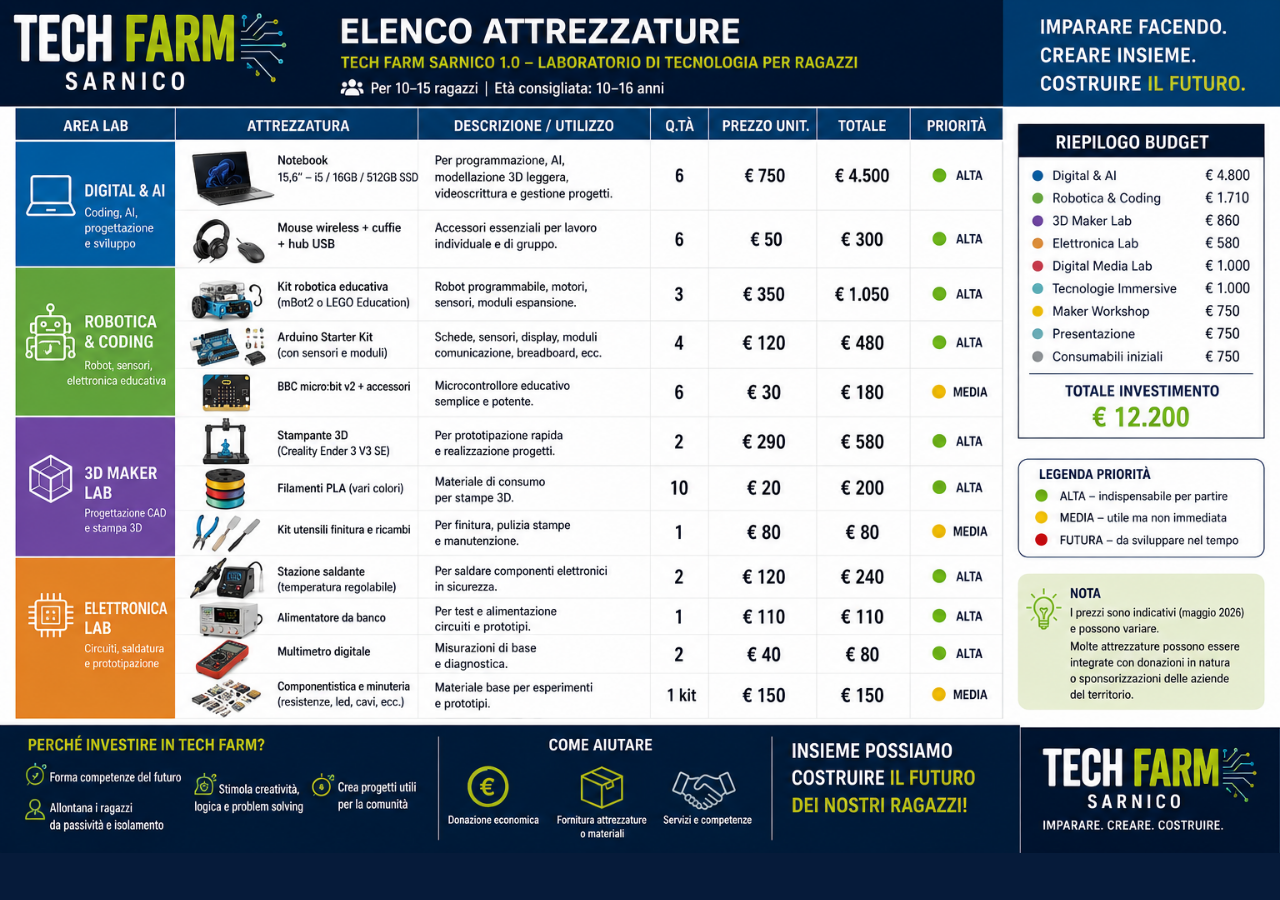
==== attrezzature.html @ 172abc4f "Add files via upload" ====
<!DOCTYPE html>
<html lang="it">
<head>
  <meta charset="UTF-8">
  <meta name="viewport" content="width=device-width, initial-scale=1.0, viewport-fit=cover">
  <meta name="theme-color" content="#061b3a">
  <title>Attrezzature | Tech Farm Sarnico</title>
  <style>
    * { box-sizing: border-box; }
    html, body {
      margin: 0;
      padding: 0;
      width: 100%;
      min-height: 100%;
      background: #061b3a;
    }
    body {
      display: flex;
      justify-content: center;
      align-items: flex-start;
      overflow-x: hidden;
    }
    img {
      display: block;
      width: 100%;
      height: auto;
      max-width: 1536px;
      margin: 0 auto;
    }
  </style>
</head>
<body>
  <img src="attrezzature-tech-farm.png"
       alt="Elenco attrezzature Tech Farm Sarnico">
</body>
</html>
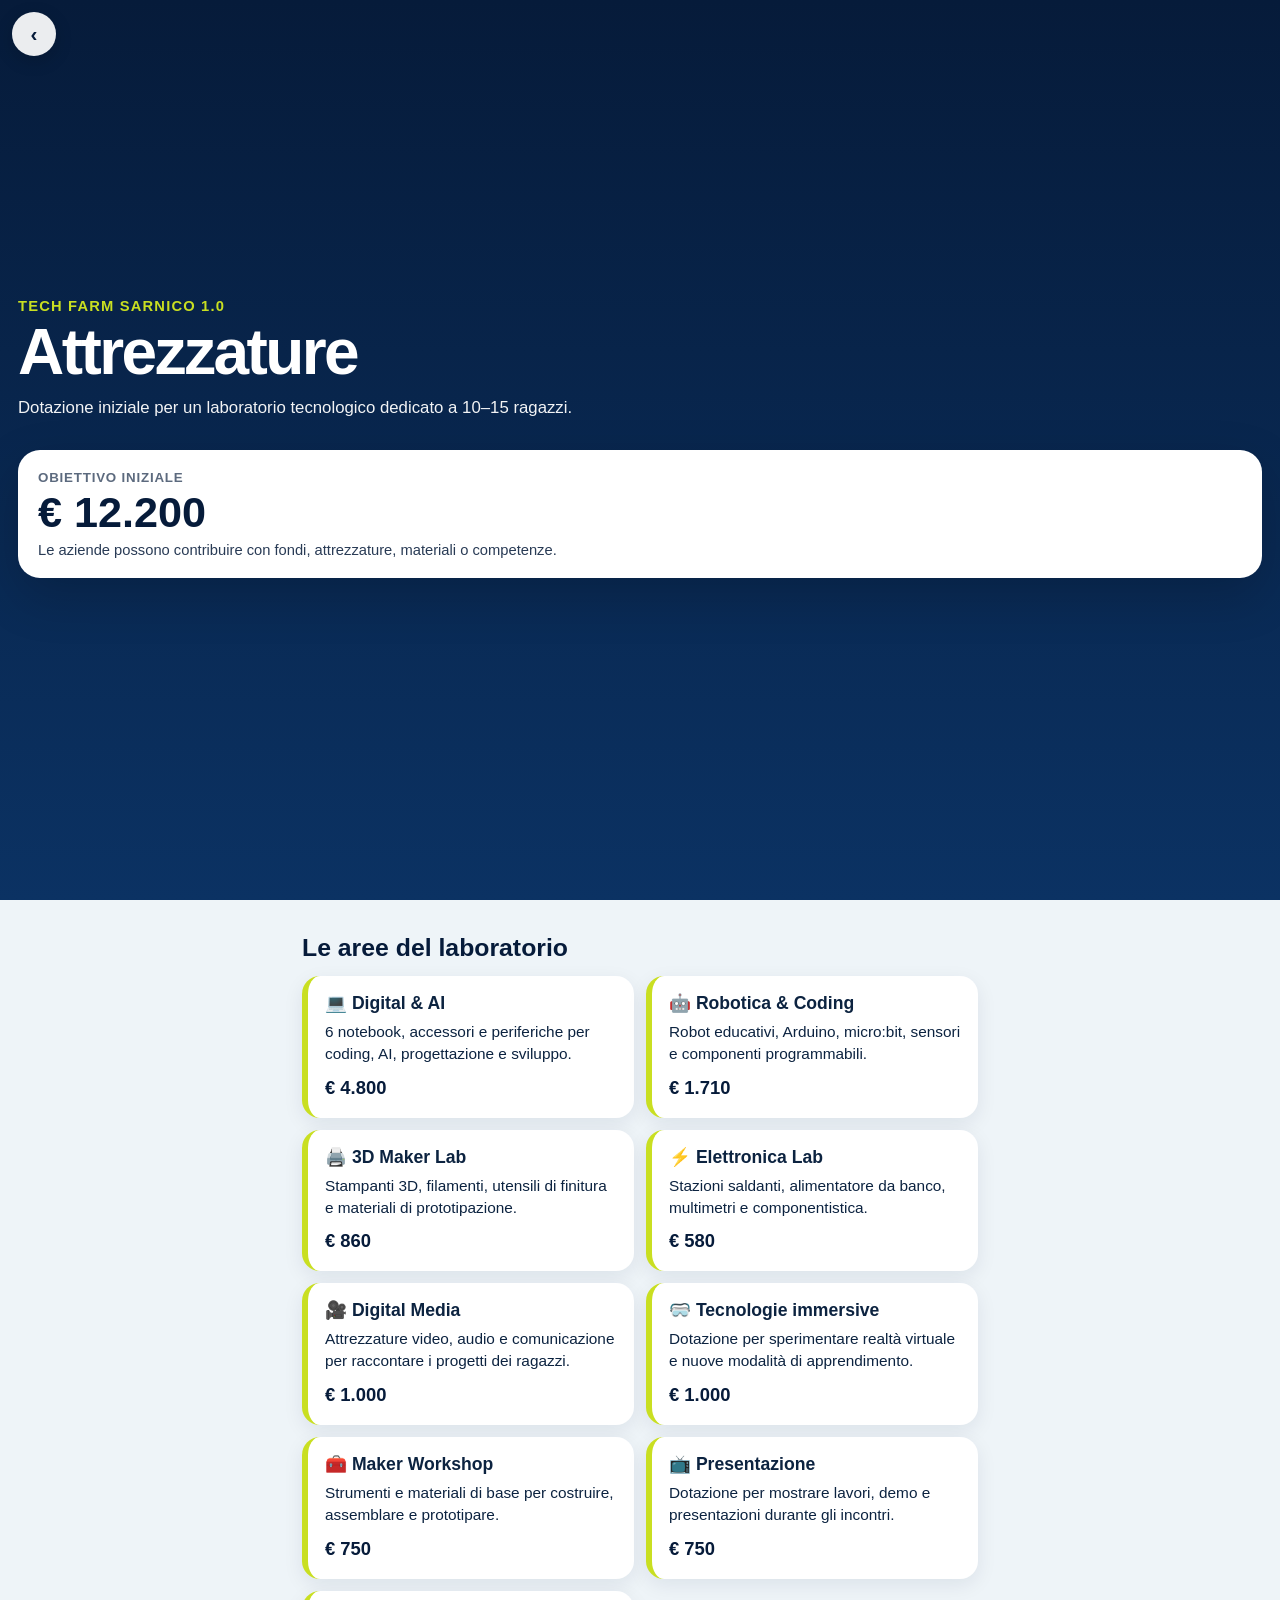
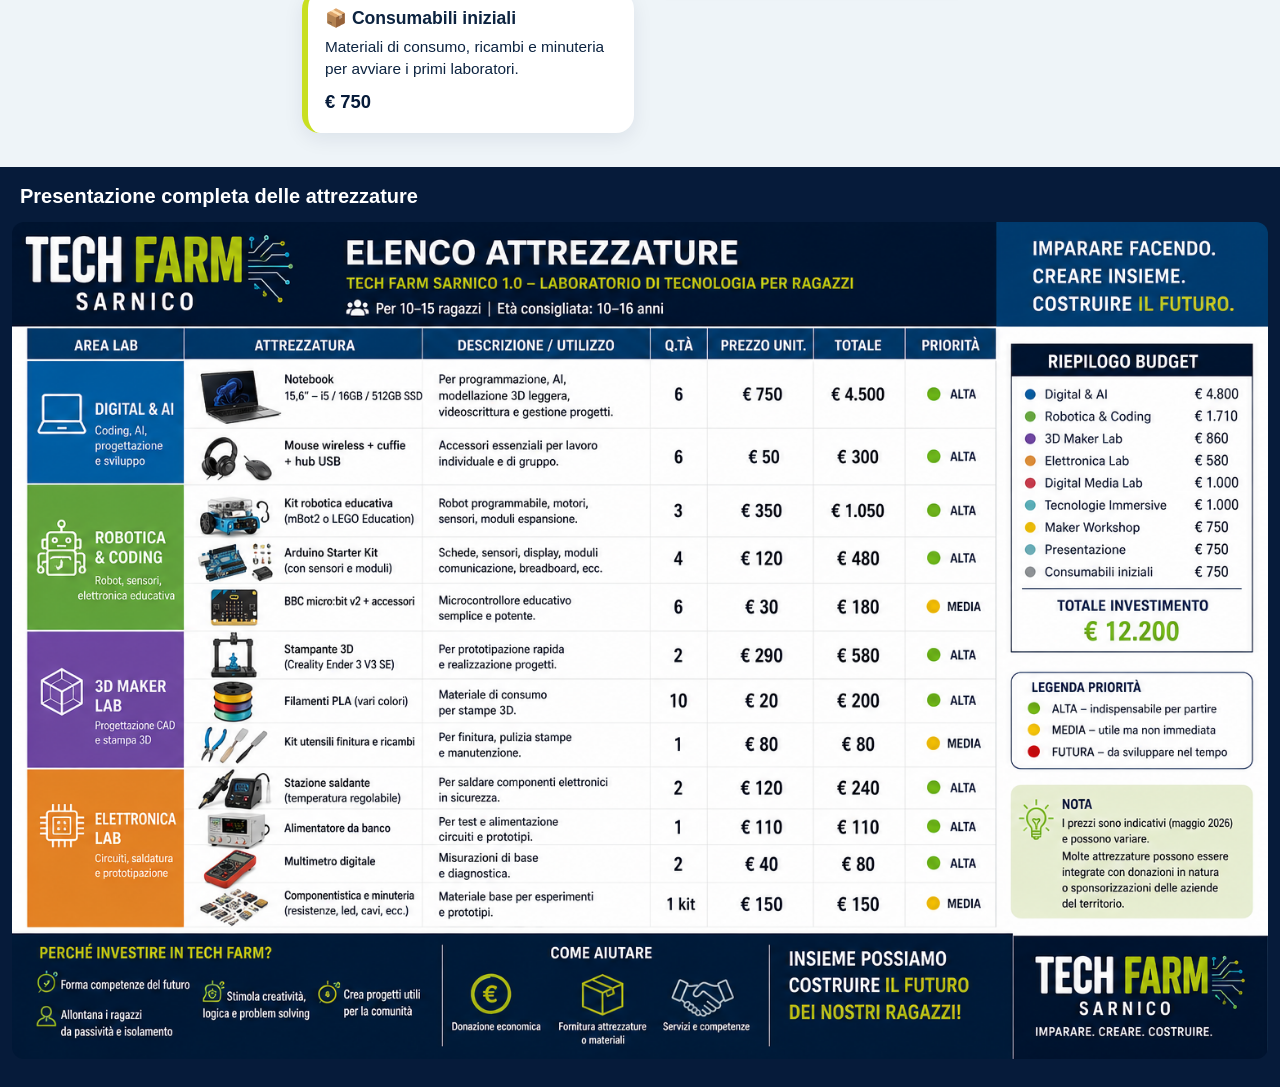
==== commit 7747aac1: "Add files via upload" ====
--- a/attrezzature.html
+++ b/attrezzature.html
@@ -2,35 +2,208 @@
 <html lang="it">
 <head>
   <meta charset="UTF-8">
-  <meta name="viewport" content="width=device-width, initial-scale=1.0, viewport-fit=cover">
+  <meta name="viewport" content="width=device-width, initial-scale=1, viewport-fit=cover, user-scalable=yes">
   <meta name="theme-color" content="#061b3a">
+  <meta name="apple-mobile-web-app-capable" content="yes">
+  <meta name="apple-mobile-web-app-status-bar-style" content="black-translucent">
   <title>Attrezzature | Tech Farm Sarnico</title>
   <style>
-    * { box-sizing: border-box; }
-    html, body {
-      margin: 0;
-      padding: 0;
-      width: 100%;
-      min-height: 100%;
-      background: #061b3a;
-    }
-    body {
-      display: flex;
-      justify-content: center;
-      align-items: flex-start;
-      overflow-x: hidden;
-    }
-    img {
-      display: block;
-      width: 100%;
-      height: auto;
-      max-width: 1536px;
-      margin: 0 auto;
+    :root{
+      --blue:#061b3a;
+      --blue2:#0b3263;
+      --lime:#c9df21;
+      --white:#ffffff;
+      --soft:#eef4f8;
+      --text:#0c2340;
+    }
+    *{box-sizing:border-box}
+    html{scroll-behavior:smooth}
+    body{
+      margin:0;
+      background:var(--soft);
+      color:var(--text);
+      font-family:-apple-system,BlinkMacSystemFont,"Segoe UI",Roboto,Arial,sans-serif;
+      -webkit-text-size-adjust:100%;
+    }
+    .hero{
+      min-height:100dvh;
+      padding:max(22px,env(safe-area-inset-top)) 18px max(28px,env(safe-area-inset-bottom));
+      display:flex;
+      flex-direction:column;
+      justify-content:center;
+      background:linear-gradient(180deg,var(--blue),var(--blue2));
+      color:white;
+    }
+    .kicker{
+      font-weight:800;
+      letter-spacing:.08em;
+      color:var(--lime);
+      font-size:.92rem;
+    }
+    h1{
+      margin:8px 0 4px;
+      font-size:clamp(2.2rem,11vw,4rem);
+      line-height:.96;
+      letter-spacing:-.04em;
+    }
+    .sub{
+      margin:10px 0 18px;
+      font-size:1.05rem;
+      line-height:1.35;
+      opacity:.95;
+    }
+    .budget{
+      background:white;
+      color:var(--blue);
+      border-radius:22px;
+      padding:20px;
+      margin:12px 0 18px;
+      box-shadow:0 18px 50px rgba(0,0,0,.18);
+    }
+    .budget small{display:block;font-weight:800;opacity:.65;text-transform:uppercase;letter-spacing:.06em}
+    .budget strong{display:block;font-size:2.7rem;line-height:1;margin-top:6px}
+    .hint{
+      margin-top:8px;
+      font-size:.92rem;
+      opacity:.86;
+    }
+    .section{
+      padding:24px 16px;
+      max-width:720px;
+      margin:0 auto;
+    }
+    .section h2{
+      margin:0 0 14px;
+      font-size:1.55rem;
+      color:var(--blue);
+    }
+    .grid{
+      display:grid;
+      grid-template-columns:1fr;
+      gap:12px;
+    }
+    .card{
+      background:white;
+      border-radius:18px;
+      padding:17px;
+      box-shadow:0 6px 20px rgba(6,27,58,.08);
+      border-left:6px solid var(--lime);
+    }
+    .card h3{margin:0 0 7px;font-size:1.1rem}
+    .card p{margin:0;line-height:1.42;font-size:.96rem}
+    .price{
+      margin-top:10px!important;
+      font-size:1.15rem!important;
+      font-weight:800;
+      color:var(--blue);
+    }
+    .full-poster{
+      padding:18px 12px 28px;
+      background:#061b3a;
+    }
+    .full-poster h2{
+      color:white;
+      margin:0 8px 14px;
+      font-size:1.25rem;
+    }
+    .full-poster img{
+      display:block;
+      width:100%;
+      height:auto;
+      border-radius:12px;
+      background:white;
+    }
+    .back{
+      position:fixed;
+      z-index:20;
+      top:max(12px,env(safe-area-inset-top));
+      left:12px;
+      width:44px;
+      height:44px;
+      border-radius:50%;
+      display:grid;
+      place-items:center;
+      background:rgba(255,255,255,.92);
+      color:var(--blue);
+      text-decoration:none;
+      font-size:1.3rem;
+      font-weight:900;
+      box-shadow:0 5px 18px rgba(0,0,0,.16);
+    }
+    @media(min-width:700px){
+      .grid{grid-template-columns:1fr 1fr}
+      .section{padding:34px 22px}
     }
   </style>
 </head>
 <body>
-  <img src="attrezzature-tech-farm.png"
-       alt="Elenco attrezzature Tech Farm Sarnico">
+  <a class="back" href="index.html" aria-label="Torna alla locandina">‹</a>
+
+  <section class="hero">
+    <div class="kicker">TECH FARM SARNICO 1.0</div>
+    <h1>Attrezzature</h1>
+    <p class="sub">Dotazione iniziale per un laboratorio tecnologico dedicato a 10–15 ragazzi.</p>
+    <div class="budget">
+      <small>Obiettivo iniziale</small>
+      <strong>€ 12.200</strong>
+      <div class="hint">Le aziende possono contribuire con fondi, attrezzature, materiali o competenze.</div>
+    </div>
+  </section>
+
+  <section class="section">
+    <h2>Le aree del laboratorio</h2>
+    <div class="grid">
+      <article class="card">
+        <h3>💻 Digital & AI</h3>
+        <p>6 notebook, accessori e periferiche per coding, AI, progettazione e sviluppo.</p>
+        <p class="price">€ 4.800</p>
+      </article>
+      <article class="card">
+        <h3>🤖 Robotica & Coding</h3>
+        <p>Robot educativi, Arduino, micro:bit, sensori e componenti programmabili.</p>
+        <p class="price">€ 1.710</p>
+      </article>
+      <article class="card">
+        <h3>🖨️ 3D Maker Lab</h3>
+        <p>Stampanti 3D, filamenti, utensili di finitura e materiali di prototipazione.</p>
+        <p class="price">€ 860</p>
+      </article>
+      <article class="card">
+        <h3>⚡ Elettronica Lab</h3>
+        <p>Stazioni saldanti, alimentatore da banco, multimetri e componentistica.</p>
+        <p class="price">€ 580</p>
+      </article>
+      <article class="card">
+        <h3>🎥 Digital Media</h3>
+        <p>Attrezzature video, audio e comunicazione per raccontare i progetti dei ragazzi.</p>
+        <p class="price">€ 1.000</p>
+      </article>
+      <article class="card">
+        <h3>🥽 Tecnologie immersive</h3>
+        <p>Dotazione per sperimentare realtà virtuale e nuove modalità di apprendimento.</p>
+        <p class="price">€ 1.000</p>
+      </article>
+      <article class="card">
+        <h3>🧰 Maker Workshop</h3>
+        <p>Strumenti e materiali di base per costruire, assemblare e prototipare.</p>
+        <p class="price">€ 750</p>
+      </article>
+      <article class="card">
+        <h3>📺 Presentazione</h3>
+        <p>Dotazione per mostrare lavori, demo e presentazioni durante gli incontri.</p>
+        <p class="price">€ 750</p>
+      </article>
+      <article class="card">
+        <h3>📦 Consumabili iniziali</h3>
+        <p>Materiali di consumo, ricambi e minuteria per avviare i primi laboratori.</p>
+        <p class="price">€ 750</p>
+      </article>
+    </div>
+  </section>
+
+  <section class="full-poster">
+    <h2>Presentazione completa delle attrezzature</h2>
+    <img src="attrezzature-tech-farm.png" alt="Elenco completo attrezzature Tech Farm Sarnico">
+  </section>
 </body>
 </html>
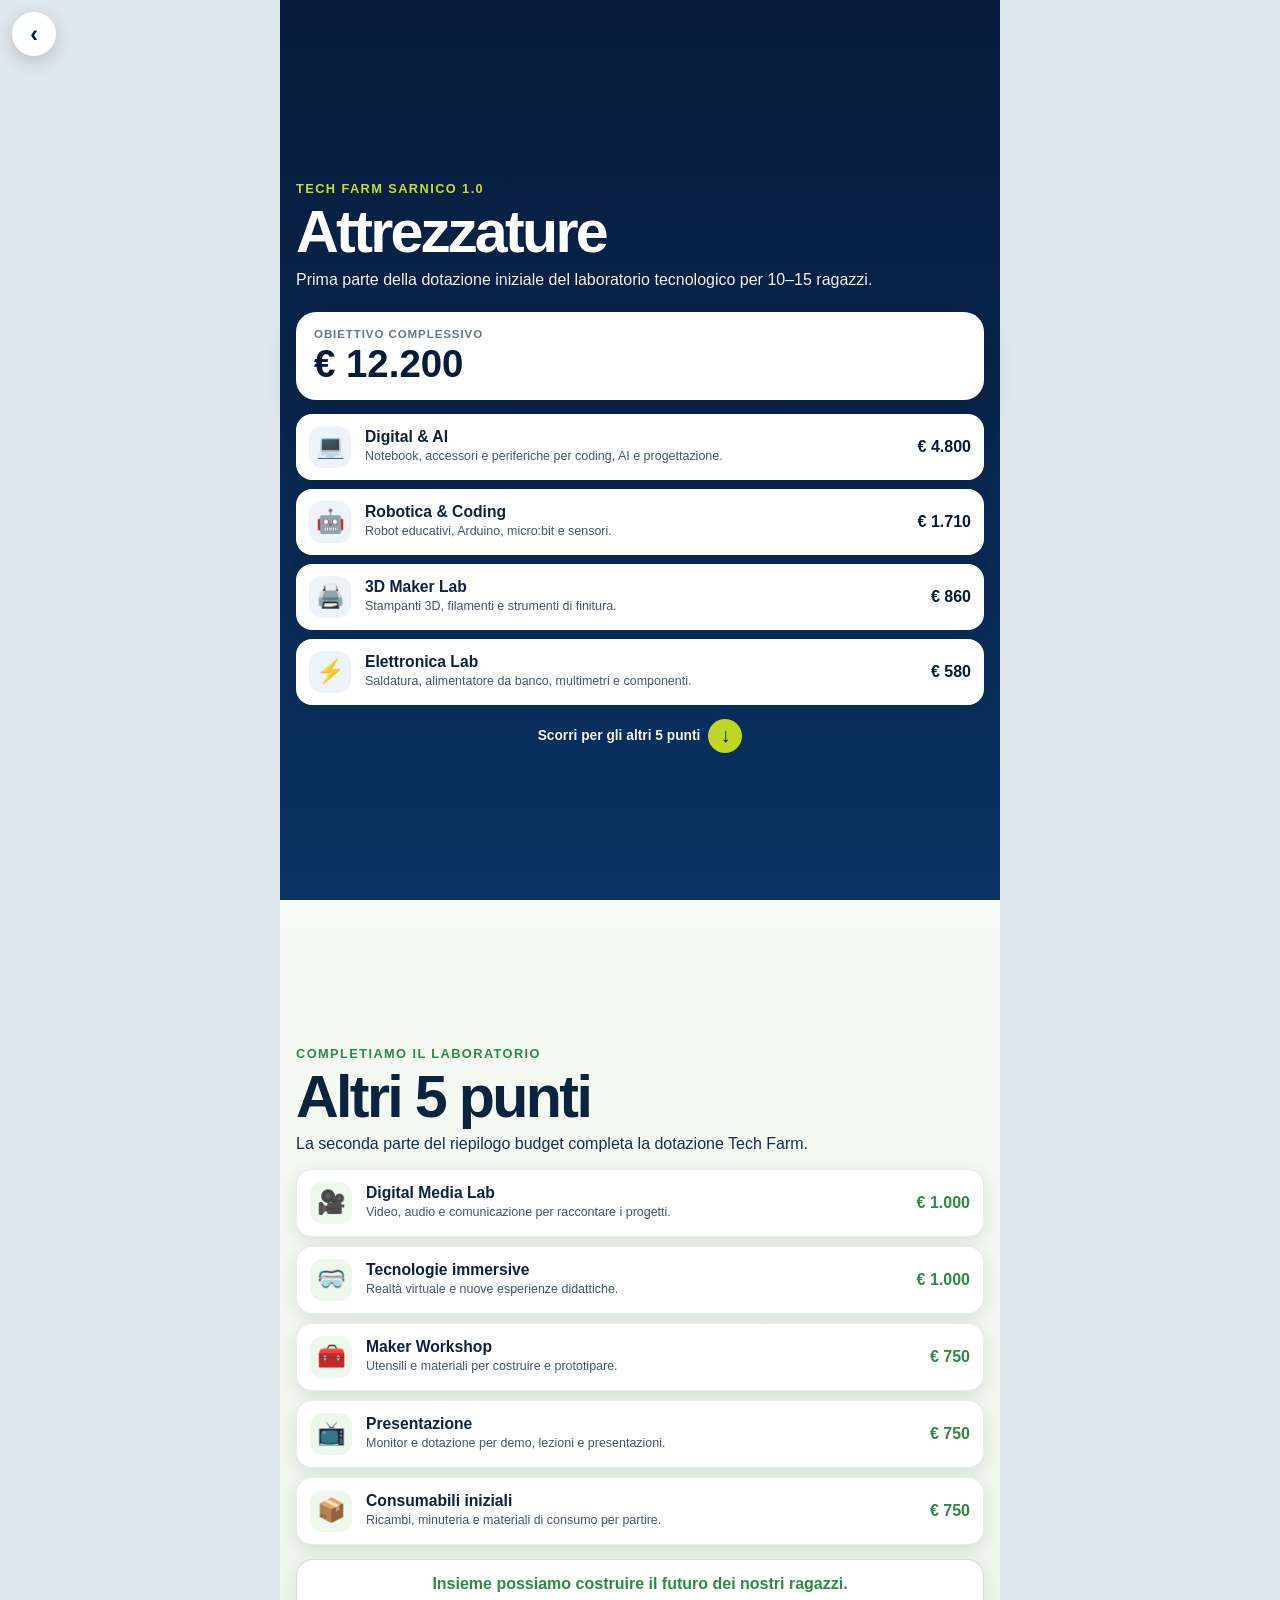
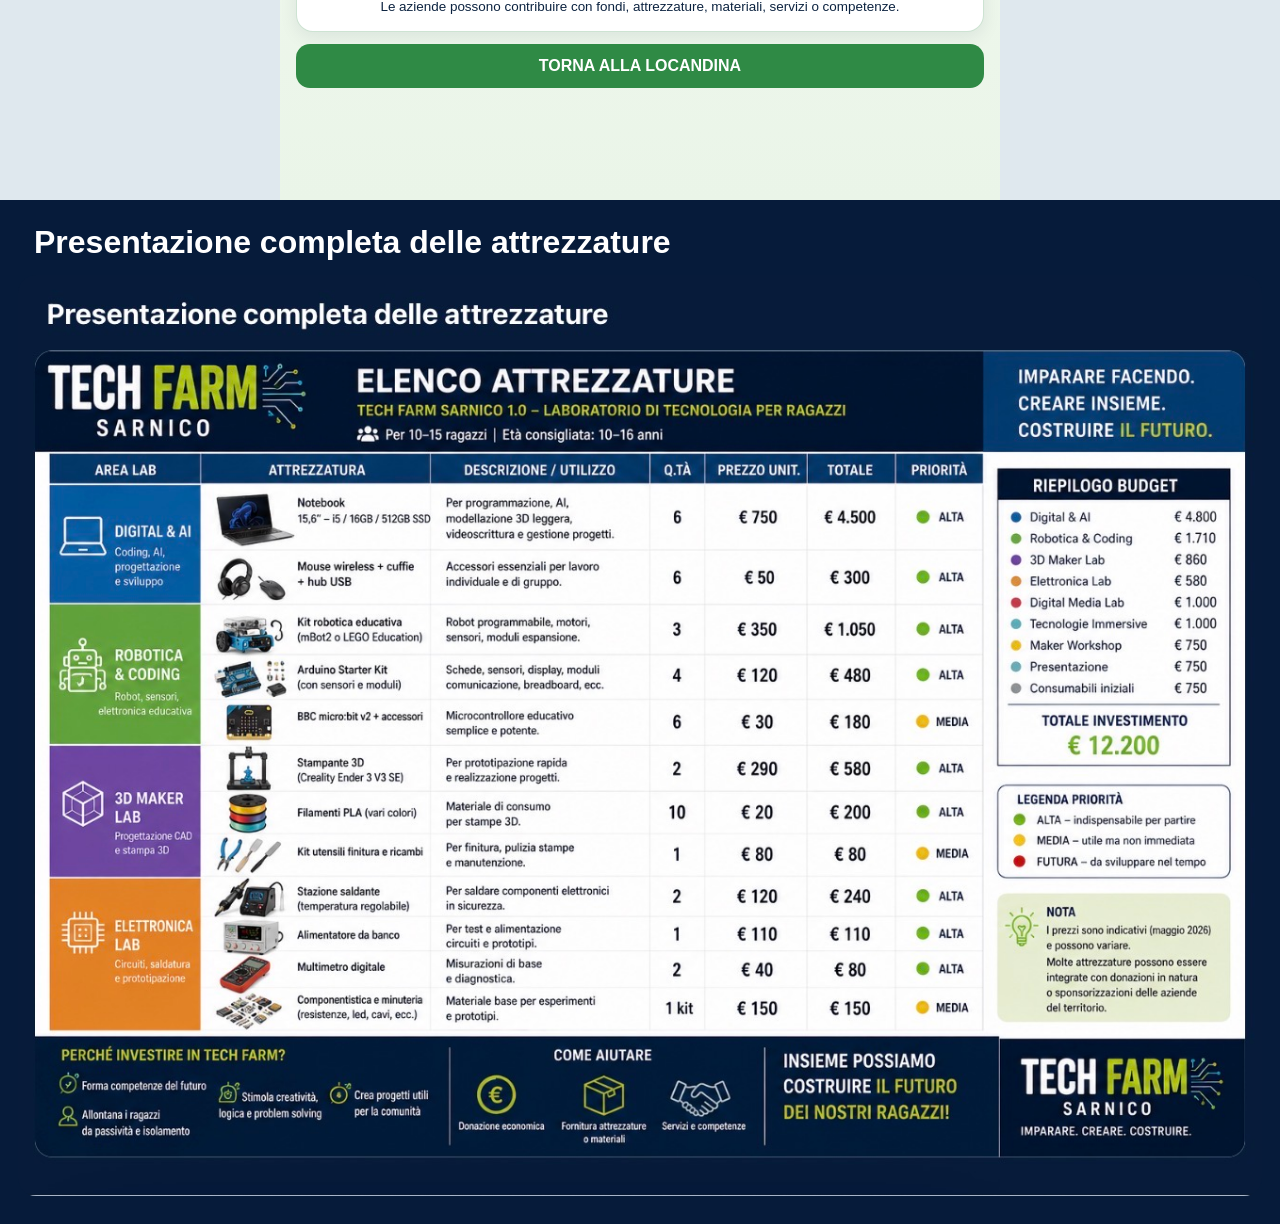
==== commit a596a473: "Add files via upload" ====
--- a/attrezzature.html
+++ b/attrezzature.html
@@ -12,12 +12,17 @@
       --blue:#061b3a;
       --blue2:#0b3263;
       --lime:#c9df21;
-      --white:#ffffff;
+      --white:#fff;
       --soft:#eef4f8;
       --text:#0c2340;
+      --green:#2f8a45;
     }
     *{box-sizing:border-box}
-    html{scroll-behavior:smooth}
+    html{
+      scroll-behavior:smooth;
+      scroll-snap-type:y proximity;
+      background:var(--soft);
+    }
     body{
       margin:0;
       background:var(--soft);
@@ -25,97 +30,9 @@
       font-family:-apple-system,BlinkMacSystemFont,"Segoe UI",Roboto,Arial,sans-serif;
       -webkit-text-size-adjust:100%;
     }
-    .hero{
-      min-height:100dvh;
-      padding:max(22px,env(safe-area-inset-top)) 18px max(28px,env(safe-area-inset-bottom));
-      display:flex;
-      flex-direction:column;
-      justify-content:center;
-      background:linear-gradient(180deg,var(--blue),var(--blue2));
-      color:white;
-    }
-    .kicker{
-      font-weight:800;
-      letter-spacing:.08em;
-      color:var(--lime);
-      font-size:.92rem;
-    }
-    h1{
-      margin:8px 0 4px;
-      font-size:clamp(2.2rem,11vw,4rem);
-      line-height:.96;
-      letter-spacing:-.04em;
-    }
-    .sub{
-      margin:10px 0 18px;
-      font-size:1.05rem;
-      line-height:1.35;
-      opacity:.95;
-    }
-    .budget{
-      background:white;
-      color:var(--blue);
-      border-radius:22px;
-      padding:20px;
-      margin:12px 0 18px;
-      box-shadow:0 18px 50px rgba(0,0,0,.18);
-    }
-    .budget small{display:block;font-weight:800;opacity:.65;text-transform:uppercase;letter-spacing:.06em}
-    .budget strong{display:block;font-size:2.7rem;line-height:1;margin-top:6px}
-    .hint{
-      margin-top:8px;
-      font-size:.92rem;
-      opacity:.86;
-    }
-    .section{
-      padding:24px 16px;
-      max-width:720px;
-      margin:0 auto;
-    }
-    .section h2{
-      margin:0 0 14px;
-      font-size:1.55rem;
-      color:var(--blue);
-    }
-    .grid{
-      display:grid;
-      grid-template-columns:1fr;
-      gap:12px;
-    }
-    .card{
-      background:white;
-      border-radius:18px;
-      padding:17px;
-      box-shadow:0 6px 20px rgba(6,27,58,.08);
-      border-left:6px solid var(--lime);
-    }
-    .card h3{margin:0 0 7px;font-size:1.1rem}
-    .card p{margin:0;line-height:1.42;font-size:.96rem}
-    .price{
-      margin-top:10px!important;
-      font-size:1.15rem!important;
-      font-weight:800;
-      color:var(--blue);
-    }
-    .full-poster{
-      padding:18px 12px 28px;
-      background:#061b3a;
-    }
-    .full-poster h2{
-      color:white;
-      margin:0 8px 14px;
-      font-size:1.25rem;
-    }
-    .full-poster img{
-      display:block;
-      width:100%;
-      height:auto;
-      border-radius:12px;
-      background:white;
-    }
     .back{
       position:fixed;
-      z-index:20;
+      z-index:30;
       top:max(12px,env(safe-area-inset-top));
       left:12px;
       width:44px;
@@ -123,87 +40,318 @@
       border-radius:50%;
       display:grid;
       place-items:center;
-      background:rgba(255,255,255,.92);
+      background:rgba(255,255,255,.94);
       color:var(--blue);
       text-decoration:none;
-      font-size:1.3rem;
-      font-weight:900;
-      box-shadow:0 5px 18px rgba(0,0,0,.16);
-    }
-    @media(min-width:700px){
-      .grid{grid-template-columns:1fr 1fr}
-      .section{padding:34px 22px}
+      font-size:1.45rem;
+      font-weight:900;
+      box-shadow:0 5px 18px rgba(0,0,0,.18);
+    }
+    .screen{
+      min-height:100dvh;
+      scroll-snap-align:start;
+      padding:max(62px,env(safe-area-inset-top)) 16px max(28px,env(safe-area-inset-bottom));
+      display:flex;
+      flex-direction:column;
+      justify-content:center;
+    }
+    .screen.one{
+      background:linear-gradient(180deg,var(--blue),var(--blue2));
+      color:#fff;
+    }
+    .screen.two{
+      background:linear-gradient(180deg,#f7fbf5,#eaf5e8);
+      color:var(--text);
+    }
+    .brand{
+      font-size:.8rem;
+      font-weight:900;
+      letter-spacing:.11em;
+      color:var(--lime);
+      text-transform:uppercase;
+    }
+    .two .brand{color:var(--green)}
+    h1{
+      font-size:clamp(2.2rem,10vw,3.7rem);
+      line-height:.95;
+      margin:8px 0 8px;
+      letter-spacing:-.045em;
+    }
+    .intro{
+      margin:0 0 14px;
+      font-size:1rem;
+      line-height:1.35;
+      opacity:.94;
+    }
+    .budget{
+      border-radius:20px;
+      padding:16px 18px;
+      margin:8px 0 14px;
+      background:#fff;
+      color:var(--blue);
+      box-shadow:0 14px 38px rgba(0,0,0,.16);
+    }
+    .budget small{
+      display:block;
+      font-weight:900;
+      text-transform:uppercase;
+      letter-spacing:.08em;
+      opacity:.6;
+      font-size:.72rem;
+    }
+    .budget strong{
+      display:block;
+      font-size:2.4rem;
+      line-height:1;
+      margin-top:5px;
+    }
+    .list{
+      display:grid;
+      grid-template-columns:1fr;
+      gap:9px;
+    }
+    .item{
+      display:grid;
+      grid-template-columns:46px 1fr auto;
+      align-items:center;
+      gap:10px;
+      background:#fff;
+      color:var(--text);
+      border-radius:16px;
+      padding:12px 13px;
+      box-shadow:0 5px 16px rgba(6,27,58,.10);
+    }
+    .two .item{
+      border:1px solid rgba(47,138,69,.13);
+    }
+    .icon{
+      width:42px;
+      height:42px;
+      border-radius:13px;
+      display:grid;
+      place-items:center;
+      background:#edf3f8;
+      font-size:1.45rem;
+    }
+    .two .icon{background:#edf7ec}
+    .item h3{
+      margin:0 0 3px;
+      font-size:.98rem;
+      line-height:1.05;
+    }
+    .item p{
+      margin:0;
+      font-size:.78rem;
+      line-height:1.25;
+      opacity:.76;
+    }
+    .price{
+      font-size:1rem;
+      font-weight:900;
+      white-space:nowrap;
+      color:var(--blue);
+    }
+    .two .price{color:var(--green)}
+    .next{
+      display:flex;
+      align-items:center;
+      justify-content:center;
+      gap:8px;
+      margin-top:14px;
+      font-weight:800;
+      font-size:.86rem;
+      opacity:.95;
+    }
+    .arrow{
+      width:34px;
+      height:34px;
+      border-radius:50%;
+      display:grid;
+      place-items:center;
+      background:var(--lime);
+      color:var(--blue);
+      font-size:1.25rem;
+    }
+    .final{
+      margin-top:14px;
+      padding:15px;
+      border-radius:17px;
+      background:#fff;
+      border:1px solid rgba(47,138,69,.24);
+      text-align:center;
+      box-shadow:0 5px 18px rgba(6,27,58,.08);
+    }
+    .final strong{
+      display:block;
+      color:var(--green);
+      font-size:1rem;
+      margin-bottom:5px;
+    }
+    .final span{
+      display:block;
+      font-size:.84rem;
+      line-height:1.35;
+    }
+    .homebtn{
+      display:block;
+      margin-top:12px;
+      padding:13px 16px;
+      border-radius:14px;
+      text-align:center;
+      background:var(--green);
+      color:#fff;
+      text-decoration:none;
+      font-weight:900;
+    }
+    @media (max-height:700px){
+      .screen{justify-content:flex-start}
+      .item{padding:9px 11px}
+      .icon{width:38px;height:38px}
+      .budget strong{font-size:2rem}
+    }
+    @media(min-width:720px){
+      .screen{max-width:720px;margin:0 auto}
+      body{background:#dfe8ee}
     }
   </style>
+
+<style>
+  .budget-originale{
+    background:#061b3a;
+    padding:24px 0 max(28px,env(safe-area-inset-bottom));
+    scroll-snap-align:start;
+  }
+  .budget-inner{
+    width:100%;
+    margin:0 auto;
+  }
+  .budget-inner h2{
+    margin:0;
+    padding:0 16px 14px;
+    color:#fff;
+    font-size:clamp(1.35rem,5.5vw,2rem);
+    line-height:1.15;
+    font-family:-apple-system,BlinkMacSystemFont,"Segoe UI",Roboto,Arial,sans-serif;
+  }
+  .budget-inner img{
+    display:block;
+    width:100%;
+    height:auto;
+    margin:0 auto;
+    object-fit:contain;
+    background:#061b3a;
+  }
+  @media (min-width:900px){
+    .budget-inner{
+      max-width:1320px;
+      padding:0 18px;
+    }
+    .budget-inner img{
+      border-radius:18px;
+    }
+  }
+</style>
+
 </head>
 <body>
-  <a class="back" href="index.html" aria-label="Torna alla locandina">‹</a>
-
-  <section class="hero">
-    <div class="kicker">TECH FARM SARNICO 1.0</div>
-    <h1>Attrezzature</h1>
-    <p class="sub">Dotazione iniziale per un laboratorio tecnologico dedicato a 10–15 ragazzi.</p>
-    <div class="budget">
-      <small>Obiettivo iniziale</small>
-      <strong>€ 12.200</strong>
-      <div class="hint">Le aziende possono contribuire con fondi, attrezzature, materiali o competenze.</div>
-    </div>
-  </section>
-
-  <section class="section">
-    <h2>Le aree del laboratorio</h2>
-    <div class="grid">
-      <article class="card">
-        <h3>💻 Digital & AI</h3>
-        <p>6 notebook, accessori e periferiche per coding, AI, progettazione e sviluppo.</p>
-        <p class="price">€ 4.800</p>
-      </article>
-      <article class="card">
-        <h3>🤖 Robotica & Coding</h3>
-        <p>Robot educativi, Arduino, micro:bit, sensori e componenti programmabili.</p>
-        <p class="price">€ 1.710</p>
-      </article>
-      <article class="card">
-        <h3>🖨️ 3D Maker Lab</h3>
-        <p>Stampanti 3D, filamenti, utensili di finitura e materiali di prototipazione.</p>
-        <p class="price">€ 860</p>
-      </article>
-      <article class="card">
-        <h3>⚡ Elettronica Lab</h3>
-        <p>Stazioni saldanti, alimentatore da banco, multimetri e componentistica.</p>
-        <p class="price">€ 580</p>
-      </article>
-      <article class="card">
-        <h3>🎥 Digital Media</h3>
-        <p>Attrezzature video, audio e comunicazione per raccontare i progetti dei ragazzi.</p>
-        <p class="price">€ 1.000</p>
-      </article>
-      <article class="card">
-        <h3>🥽 Tecnologie immersive</h3>
-        <p>Dotazione per sperimentare realtà virtuale e nuove modalità di apprendimento.</p>
-        <p class="price">€ 1.000</p>
-      </article>
-      <article class="card">
-        <h3>🧰 Maker Workshop</h3>
-        <p>Strumenti e materiali di base per costruire, assemblare e prototipare.</p>
-        <p class="price">€ 750</p>
-      </article>
-      <article class="card">
-        <h3>📺 Presentazione</h3>
-        <p>Dotazione per mostrare lavori, demo e presentazioni durante gli incontri.</p>
-        <p class="price">€ 750</p>
-      </article>
-      <article class="card">
-        <h3>📦 Consumabili iniziali</h3>
-        <p>Materiali di consumo, ricambi e minuteria per avviare i primi laboratori.</p>
-        <p class="price">€ 750</p>
-      </article>
-    </div>
-  </section>
-
-  <section class="full-poster">
+
+<a class="back" href="index.html" aria-label="Torna alla locandina">‹</a>
+
+<section class="screen one">
+  <div class="brand">Tech Farm Sarnico 1.0</div>
+  <h1>Attrezzature</h1>
+  <p class="intro">Prima parte della dotazione iniziale del laboratorio tecnologico per 10–15 ragazzi.</p>
+
+  <div class="budget">
+    <small>Obiettivo complessivo</small>
+    <strong>€ 12.200</strong>
+  </div>
+
+  <div class="list">
+    <article class="item">
+      <div class="icon">💻</div>
+      <div><h3>Digital & AI</h3><p>Notebook, accessori e periferiche per coding, AI e progettazione.</p></div>
+      <div class="price">€ 4.800</div>
+    </article>
+
+    <article class="item">
+      <div class="icon">🤖</div>
+      <div><h3>Robotica & Coding</h3><p>Robot educativi, Arduino, micro:bit e sensori.</p></div>
+      <div class="price">€ 1.710</div>
+    </article>
+
+    <article class="item">
+      <div class="icon">🖨️</div>
+      <div><h3>3D Maker Lab</h3><p>Stampanti 3D, filamenti e strumenti di finitura.</p></div>
+      <div class="price">€ 860</div>
+    </article>
+
+    <article class="item">
+      <div class="icon">⚡</div>
+      <div><h3>Elettronica Lab</h3><p>Saldatura, alimentatore da banco, multimetri e componenti.</p></div>
+      <div class="price">€ 580</div>
+    </article>
+  </div>
+
+  <div class="next">
+    <span>Scorri per gli altri 5 punti</span>
+    <span class="arrow">↓</span>
+  </div>
+</section>
+
+<section class="screen two" id="altri-5">
+  <div class="brand">Completiamo il laboratorio</div>
+  <h1>Altri 5 punti</h1>
+  <p class="intro">La seconda parte del riepilogo budget completa la dotazione Tech Farm.</p>
+
+  <div class="list">
+    <article class="item">
+      <div class="icon">🎥</div>
+      <div><h3>Digital Media Lab</h3><p>Video, audio e comunicazione per raccontare i progetti.</p></div>
+      <div class="price">€ 1.000</div>
+    </article>
+
+    <article class="item">
+      <div class="icon">🥽</div>
+      <div><h3>Tecnologie immersive</h3><p>Realtà virtuale e nuove esperienze didattiche.</p></div>
+      <div class="price">€ 1.000</div>
+    </article>
+
+    <article class="item">
+      <div class="icon">🧰</div>
+      <div><h3>Maker Workshop</h3><p>Utensili e materiali per costruire e prototipare.</p></div>
+      <div class="price">€ 750</div>
+    </article>
+
+    <article class="item">
+      <div class="icon">📺</div>
+      <div><h3>Presentazione</h3><p>Monitor e dotazione per demo, lezioni e presentazioni.</p></div>
+      <div class="price">€ 750</div>
+    </article>
+
+    <article class="item">
+      <div class="icon">📦</div>
+      <div><h3>Consumabili iniziali</h3><p>Ricambi, minuteria e materiali di consumo per partire.</p></div>
+      <div class="price">€ 750</div>
+    </article>
+  </div>
+
+  <div class="final">
+    <strong>Insieme possiamo costruire il futuro dei nostri ragazzi.</strong>
+    <span>Le aziende possono contribuire con fondi, attrezzature, materiali, servizi o competenze.</span>
+  </div>
+
+  <a class="homebtn" href="index.html">TORNA ALLA LOCANDINA</a>
+</section>
+
+
+<section class="budget-originale">
+  <div class="budget-inner">
     <h2>Presentazione completa delle attrezzature</h2>
-    <img src="attrezzature-tech-farm.png" alt="Elenco completo attrezzature Tech Farm Sarnico">
-  </section>
+    <img src="budget-tech-farm.jpg"
+         alt="Tech Farm Sarnico - elenco attrezzature e riepilogo budget completo">
+  </div>
+</section>
+
 </body>
 </html>
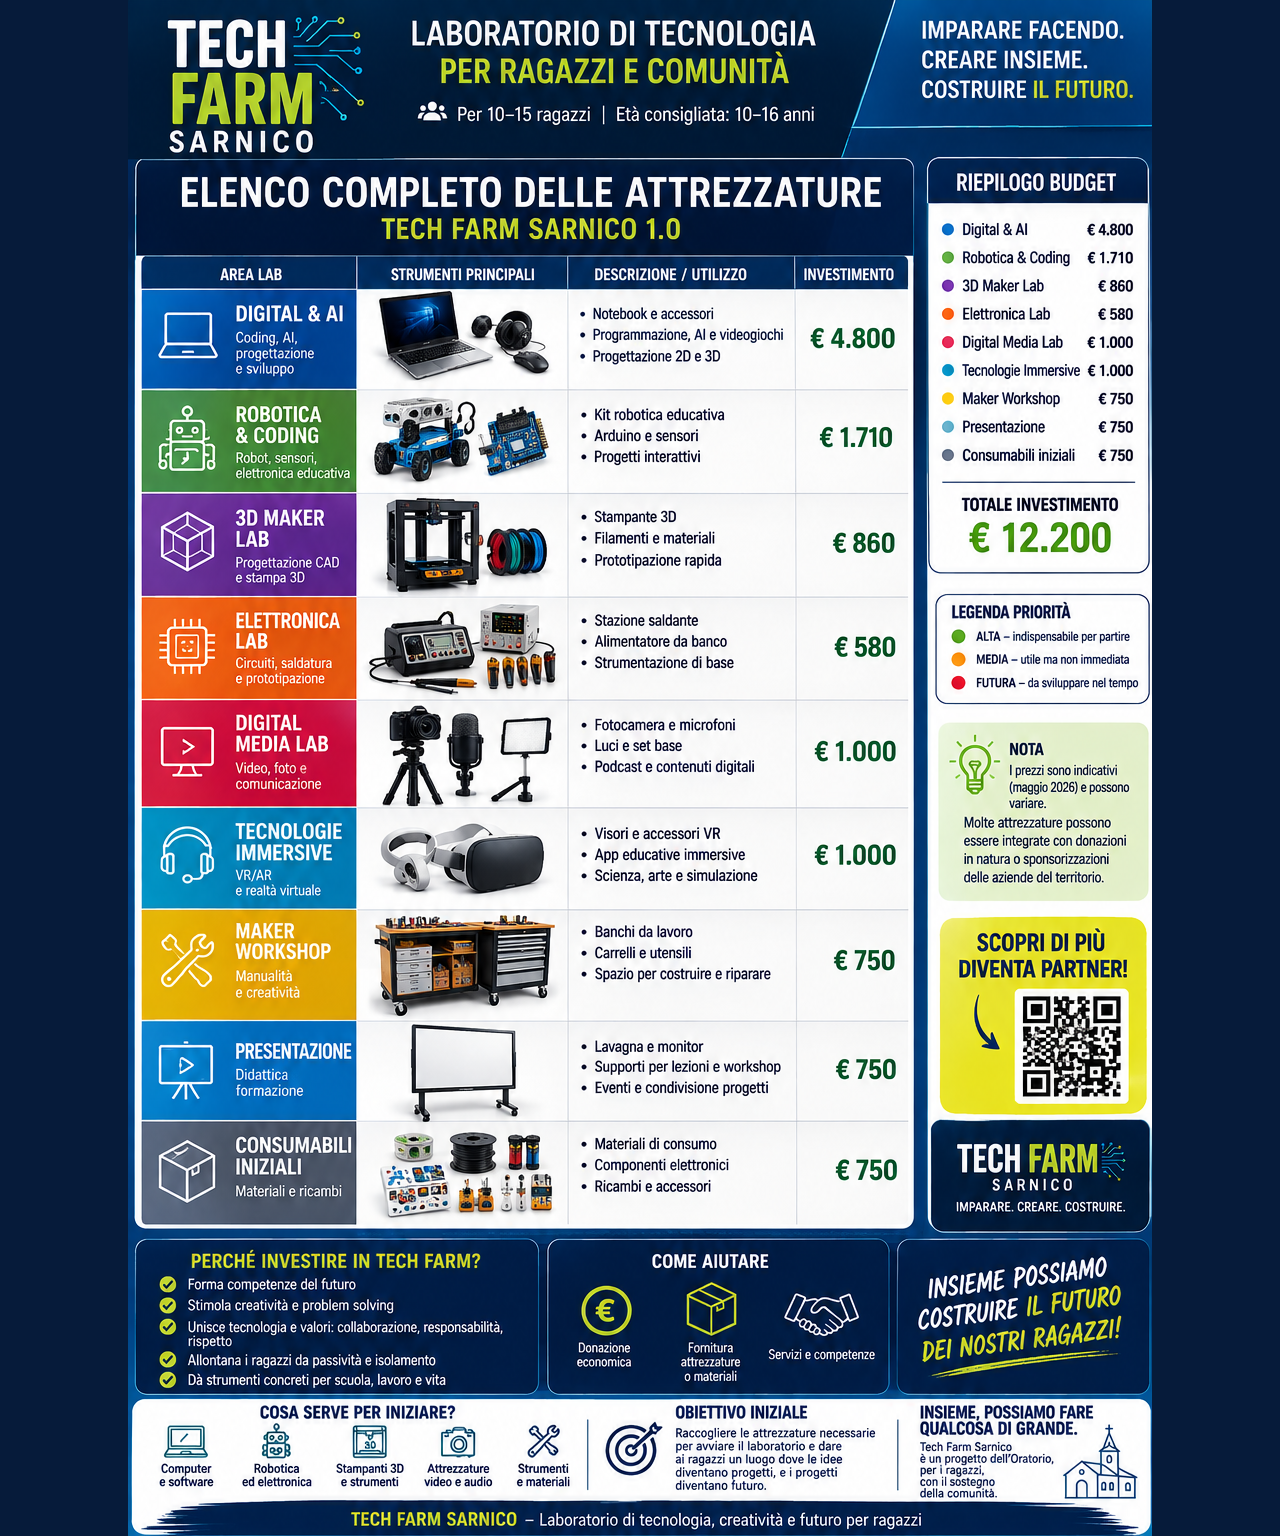
==== commit e094e958: "Add files via upload" ====
--- a/attrezzature.html
+++ b/attrezzature.html
@@ -1,357 +1,33 @@
-<!DOCTYPE html>
+<!doctype html>
 <html lang="it">
 <head>
-  <meta charset="UTF-8">
-  <meta name="viewport" content="width=device-width, initial-scale=1, viewport-fit=cover, user-scalable=yes">
-  <meta name="theme-color" content="#061b3a">
-  <meta name="apple-mobile-web-app-capable" content="yes">
-  <meta name="apple-mobile-web-app-status-bar-style" content="black-translucent">
-  <title>Attrezzature | Tech Farm Sarnico</title>
-  <style>
-    :root{
-      --blue:#061b3a;
-      --blue2:#0b3263;
-      --lime:#c9df21;
-      --white:#fff;
-      --soft:#eef4f8;
-      --text:#0c2340;
-      --green:#2f8a45;
-    }
-    *{box-sizing:border-box}
-    html{
-      scroll-behavior:smooth;
-      scroll-snap-type:y proximity;
-      background:var(--soft);
-    }
-    body{
-      margin:0;
-      background:var(--soft);
-      color:var(--text);
-      font-family:-apple-system,BlinkMacSystemFont,"Segoe UI",Roboto,Arial,sans-serif;
-      -webkit-text-size-adjust:100%;
-    }
-    .back{
-      position:fixed;
-      z-index:30;
-      top:max(12px,env(safe-area-inset-top));
-      left:12px;
-      width:44px;
-      height:44px;
-      border-radius:50%;
-      display:grid;
-      place-items:center;
-      background:rgba(255,255,255,.94);
-      color:var(--blue);
-      text-decoration:none;
-      font-size:1.45rem;
-      font-weight:900;
-      box-shadow:0 5px 18px rgba(0,0,0,.18);
-    }
-    .screen{
-      min-height:100dvh;
-      scroll-snap-align:start;
-      padding:max(62px,env(safe-area-inset-top)) 16px max(28px,env(safe-area-inset-bottom));
-      display:flex;
-      flex-direction:column;
-      justify-content:center;
-    }
-    .screen.one{
-      background:linear-gradient(180deg,var(--blue),var(--blue2));
-      color:#fff;
-    }
-    .screen.two{
-      background:linear-gradient(180deg,#f7fbf5,#eaf5e8);
-      color:var(--text);
-    }
-    .brand{
-      font-size:.8rem;
-      font-weight:900;
-      letter-spacing:.11em;
-      color:var(--lime);
-      text-transform:uppercase;
-    }
-    .two .brand{color:var(--green)}
-    h1{
-      font-size:clamp(2.2rem,10vw,3.7rem);
-      line-height:.95;
-      margin:8px 0 8px;
-      letter-spacing:-.045em;
-    }
-    .intro{
-      margin:0 0 14px;
-      font-size:1rem;
-      line-height:1.35;
-      opacity:.94;
-    }
-    .budget{
-      border-radius:20px;
-      padding:16px 18px;
-      margin:8px 0 14px;
-      background:#fff;
-      color:var(--blue);
-      box-shadow:0 14px 38px rgba(0,0,0,.16);
-    }
-    .budget small{
-      display:block;
-      font-weight:900;
-      text-transform:uppercase;
-      letter-spacing:.08em;
-      opacity:.6;
-      font-size:.72rem;
-    }
-    .budget strong{
-      display:block;
-      font-size:2.4rem;
-      line-height:1;
-      margin-top:5px;
-    }
-    .list{
-      display:grid;
-      grid-template-columns:1fr;
-      gap:9px;
-    }
-    .item{
-      display:grid;
-      grid-template-columns:46px 1fr auto;
-      align-items:center;
-      gap:10px;
-      background:#fff;
-      color:var(--text);
-      border-radius:16px;
-      padding:12px 13px;
-      box-shadow:0 5px 16px rgba(6,27,58,.10);
-    }
-    .two .item{
-      border:1px solid rgba(47,138,69,.13);
-    }
-    .icon{
-      width:42px;
-      height:42px;
-      border-radius:13px;
-      display:grid;
-      place-items:center;
-      background:#edf3f8;
-      font-size:1.45rem;
-    }
-    .two .icon{background:#edf7ec}
-    .item h3{
-      margin:0 0 3px;
-      font-size:.98rem;
-      line-height:1.05;
-    }
-    .item p{
-      margin:0;
-      font-size:.78rem;
-      line-height:1.25;
-      opacity:.76;
-    }
-    .price{
-      font-size:1rem;
-      font-weight:900;
-      white-space:nowrap;
-      color:var(--blue);
-    }
-    .two .price{color:var(--green)}
-    .next{
-      display:flex;
-      align-items:center;
-      justify-content:center;
-      gap:8px;
-      margin-top:14px;
-      font-weight:800;
-      font-size:.86rem;
-      opacity:.95;
-    }
-    .arrow{
-      width:34px;
-      height:34px;
-      border-radius:50%;
-      display:grid;
-      place-items:center;
-      background:var(--lime);
-      color:var(--blue);
-      font-size:1.25rem;
-    }
-    .final{
-      margin-top:14px;
-      padding:15px;
-      border-radius:17px;
-      background:#fff;
-      border:1px solid rgba(47,138,69,.24);
-      text-align:center;
-      box-shadow:0 5px 18px rgba(6,27,58,.08);
-    }
-    .final strong{
-      display:block;
-      color:var(--green);
-      font-size:1rem;
-      margin-bottom:5px;
-    }
-    .final span{
-      display:block;
-      font-size:.84rem;
-      line-height:1.35;
-    }
-    .homebtn{
-      display:block;
-      margin-top:12px;
-      padding:13px 16px;
-      border-radius:14px;
-      text-align:center;
-      background:var(--green);
-      color:#fff;
-      text-decoration:none;
-      font-weight:900;
-    }
-    @media (max-height:700px){
-      .screen{justify-content:flex-start}
-      .item{padding:9px 11px}
-      .icon{width:38px;height:38px}
-      .budget strong{font-size:2rem}
-    }
-    @media(min-width:720px){
-      .screen{max-width:720px;margin:0 auto}
-      body{background:#dfe8ee}
-    }
-  </style>
-
+<meta charset="utf-8">
+<meta name="viewport" content="width=device-width,initial-scale=1,viewport-fit=cover">
+<meta name="theme-color" content="#061b3a">
+<title>Attrezzature | Tech Farm Sarnico</title>
 <style>
-  .budget-originale{
-    background:#061b3a;
-    padding:24px 0 max(28px,env(safe-area-inset-bottom));
-    scroll-snap-align:start;
-  }
-  .budget-inner{
-    width:100%;
-    margin:0 auto;
-  }
-  .budget-inner h2{
-    margin:0;
-    padding:0 16px 14px;
-    color:#fff;
-    font-size:clamp(1.35rem,5.5vw,2rem);
-    line-height:1.15;
-    font-family:-apple-system,BlinkMacSystemFont,"Segoe UI",Roboto,Arial,sans-serif;
-  }
-  .budget-inner img{
-    display:block;
-    width:100%;
-    height:auto;
-    margin:0 auto;
-    object-fit:contain;
-    background:#061b3a;
-  }
-  @media (min-width:900px){
-    .budget-inner{
-      max-width:1320px;
-      padding:0 18px;
-    }
-    .budget-inner img{
-      border-radius:18px;
-    }
-  }
+*{box-sizing:border-box}
+html,body{margin:0;width:100%;min-height:100%;background:#061b3a}
+body{overflow-x:hidden}
+.page{
+  width:100%;
+  display:flex;
+  justify-content:center;
+  background:#061b3a;
+}
+.page img{
+  display:block;
+  width:100%;
+  height:auto;
+  max-width:1024px;
+  margin:0;
+}
 </style>
-
 </head>
 <body>
-
-<a class="back" href="index.html" aria-label="Torna alla locandina">‹</a>
-
-<section class="screen one">
-  <div class="brand">Tech Farm Sarnico 1.0</div>
-  <h1>Attrezzature</h1>
-  <p class="intro">Prima parte della dotazione iniziale del laboratorio tecnologico per 10–15 ragazzi.</p>
-
-  <div class="budget">
-    <small>Obiettivo complessivo</small>
-    <strong>€ 12.200</strong>
-  </div>
-
-  <div class="list">
-    <article class="item">
-      <div class="icon">💻</div>
-      <div><h3>Digital & AI</h3><p>Notebook, accessori e periferiche per coding, AI e progettazione.</p></div>
-      <div class="price">€ 4.800</div>
-    </article>
-
-    <article class="item">
-      <div class="icon">🤖</div>
-      <div><h3>Robotica & Coding</h3><p>Robot educativi, Arduino, micro:bit e sensori.</p></div>
-      <div class="price">€ 1.710</div>
-    </article>
-
-    <article class="item">
-      <div class="icon">🖨️</div>
-      <div><h3>3D Maker Lab</h3><p>Stampanti 3D, filamenti e strumenti di finitura.</p></div>
-      <div class="price">€ 860</div>
-    </article>
-
-    <article class="item">
-      <div class="icon">⚡</div>
-      <div><h3>Elettronica Lab</h3><p>Saldatura, alimentatore da banco, multimetri e componenti.</p></div>
-      <div class="price">€ 580</div>
-    </article>
-  </div>
-
-  <div class="next">
-    <span>Scorri per gli altri 5 punti</span>
-    <span class="arrow">↓</span>
-  </div>
-</section>
-
-<section class="screen two" id="altri-5">
-  <div class="brand">Completiamo il laboratorio</div>
-  <h1>Altri 5 punti</h1>
-  <p class="intro">La seconda parte del riepilogo budget completa la dotazione Tech Farm.</p>
-
-  <div class="list">
-    <article class="item">
-      <div class="icon">🎥</div>
-      <div><h3>Digital Media Lab</h3><p>Video, audio e comunicazione per raccontare i progetti.</p></div>
-      <div class="price">€ 1.000</div>
-    </article>
-
-    <article class="item">
-      <div class="icon">🥽</div>
-      <div><h3>Tecnologie immersive</h3><p>Realtà virtuale e nuove esperienze didattiche.</p></div>
-      <div class="price">€ 1.000</div>
-    </article>
-
-    <article class="item">
-      <div class="icon">🧰</div>
-      <div><h3>Maker Workshop</h3><p>Utensili e materiali per costruire e prototipare.</p></div>
-      <div class="price">€ 750</div>
-    </article>
-
-    <article class="item">
-      <div class="icon">📺</div>
-      <div><h3>Presentazione</h3><p>Monitor e dotazione per demo, lezioni e presentazioni.</p></div>
-      <div class="price">€ 750</div>
-    </article>
-
-    <article class="item">
-      <div class="icon">📦</div>
-      <div><h3>Consumabili iniziali</h3><p>Ricambi, minuteria e materiali di consumo per partire.</p></div>
-      <div class="price">€ 750</div>
-    </article>
-  </div>
-
-  <div class="final">
-    <strong>Insieme possiamo costruire il futuro dei nostri ragazzi.</strong>
-    <span>Le aziende possono contribuire con fondi, attrezzature, materiali, servizi o competenze.</span>
-  </div>
-
-  <a class="homebtn" href="index.html">TORNA ALLA LOCANDINA</a>
-</section>
-
-
-<section class="budget-originale">
-  <div class="budget-inner">
-    <h2>Presentazione completa delle attrezzature</h2>
-    <img src="budget-tech-farm.jpg"
-         alt="Tech Farm Sarnico - elenco attrezzature e riepilogo budget completo">
-  </div>
-</section>
-
+<main class="page">
+<img src="attrezzature-tech-farm.png"
+     alt="Tech Farm Sarnico - elenco completo delle attrezzature su 9 aree e riepilogo budget">
+</main>
 </body>
 </html>
